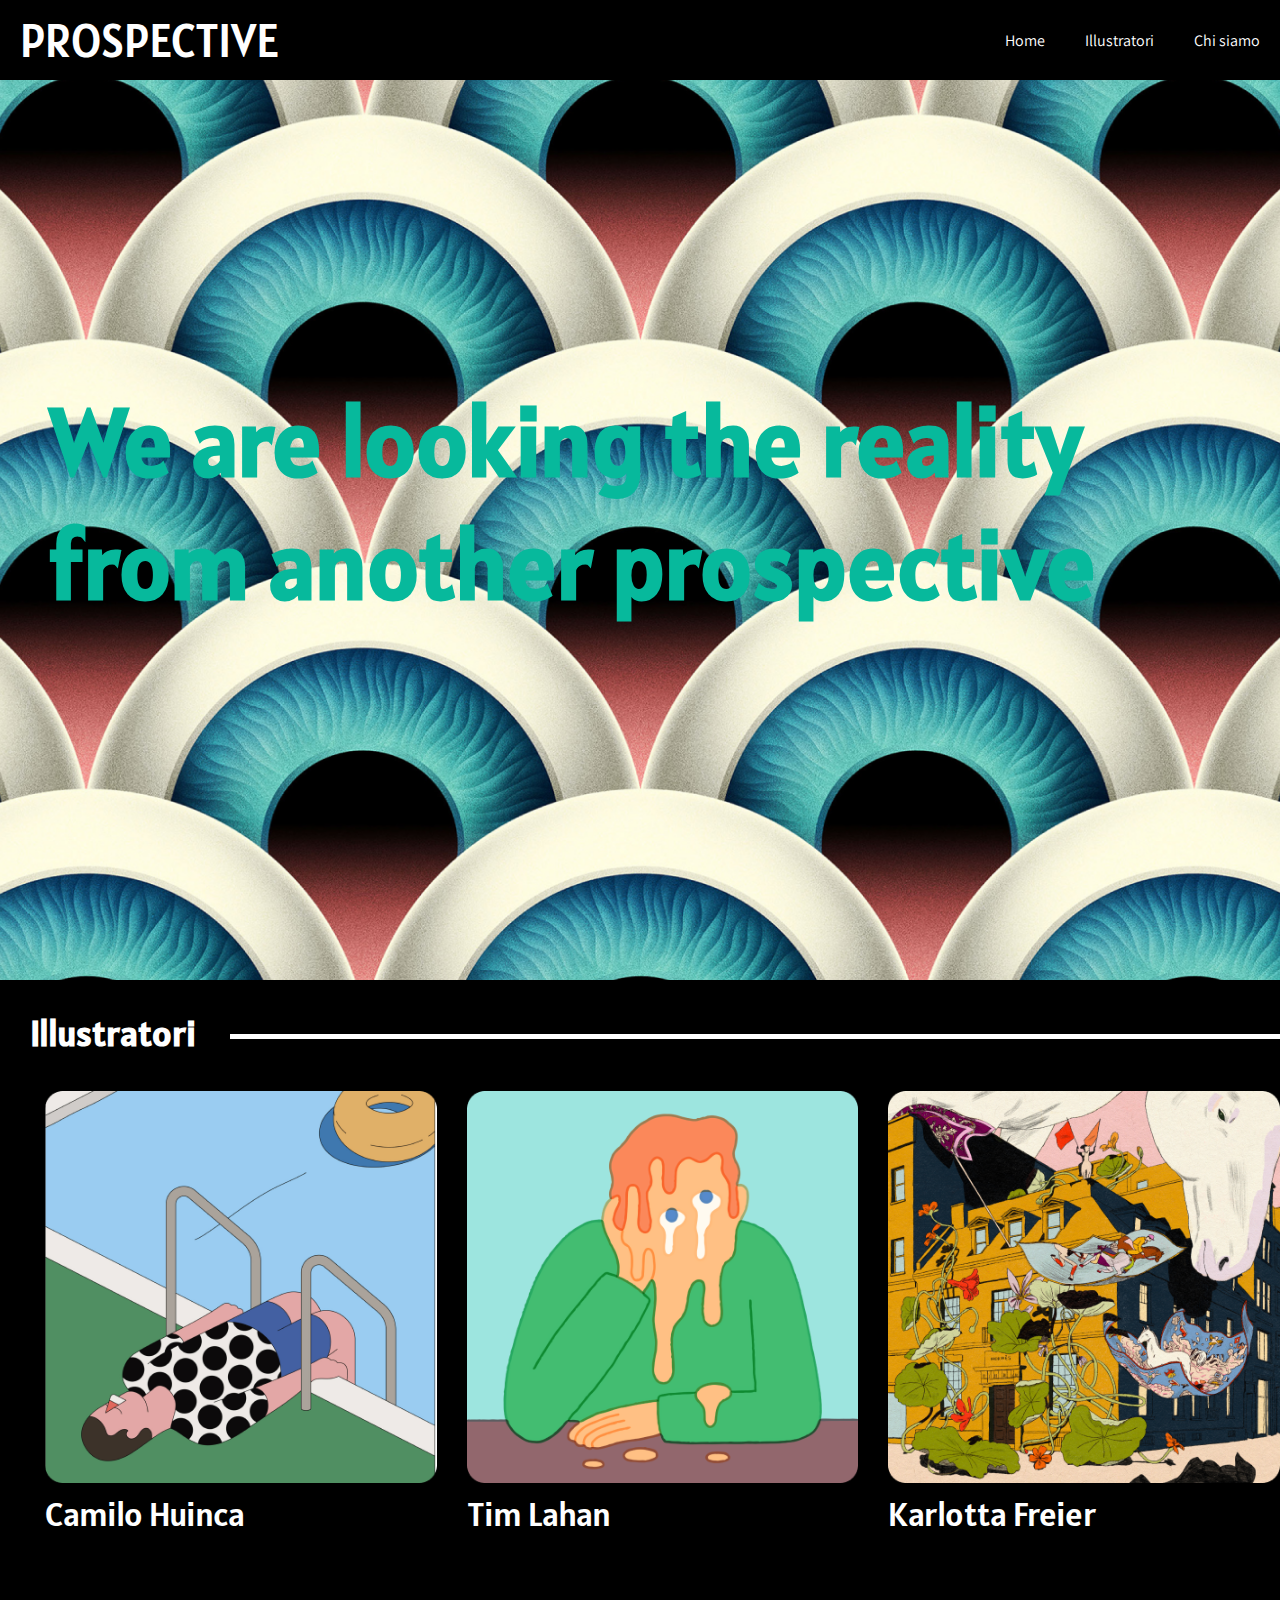
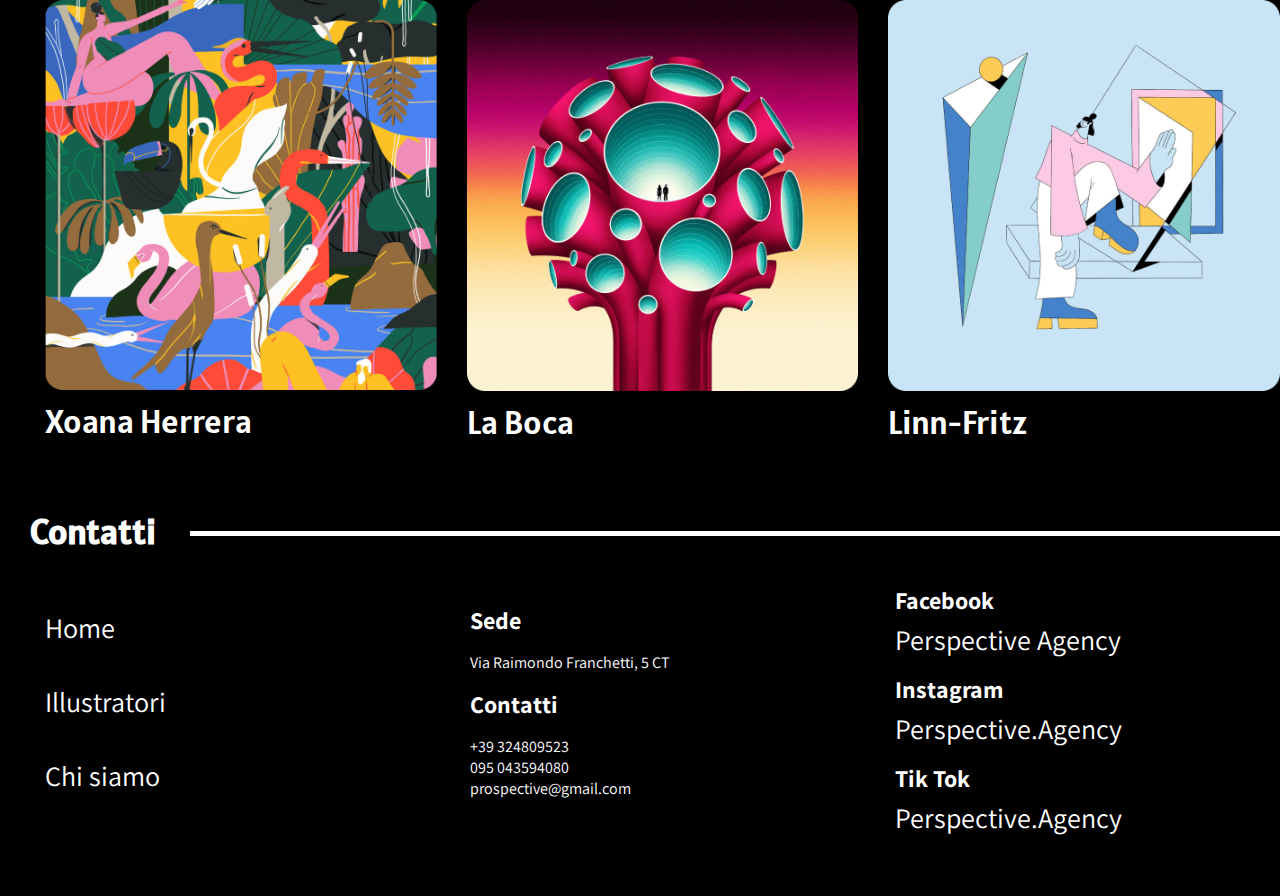
==== Index.html @ e35bf437 "Web Completo" ====
<!DOCTYPE html>
<html lang="en">
<head>
    <meta charset="UTF-8">
    <meta http-equiv="X-UA-Compatible" content="IE=edge">
    <meta name="viewport" content="width=device-width, initial-scale=1.0">
    <title>PROSPECTIVE</title>
    <link rel="stylesheet" href="Lezione Pratica.css">
    <link rel="preconnect" href="https://fonts.googleapis.com">
<link rel="preconnect" href="https://fonts.gstatic.com" crossorigin>
<link href="https://fonts.googleapis.com/css2?family=Alatsi&family=Assistant:wght@400;700&display=swap" rel="stylesheet">
</head>
<body>
    <header>
        <p>PROSPECTIVE</p>
        <nav>
            <ul>
                <li><a href="Index.html">Home</a></li>
                <li><a href="#divisione">Illustratori</a>
                    <ul>
                        <li><a href="CamiloHuinca.html">Camilo Huinca</a></li>
                        <li><a href="TimLahan.html">Tim Lahan</a></li>
                        <li><a href="KarlottaFreier.html">Karlotta Freier</a></li>
                        <li><a href="XoanaHerrera.html">Xoana Herrera</a></li>
                        <li><a href="LaBoca.html">La Boca</a></li>
                        <li><a href="Linn-Fritz.html">Linn-Fritz</a></li>
                    </ul>
                </li>
                <li><a href="ChiSiamo.html">Chi siamo</a></li>
            </ul>
        </nav>
    </header> 
    <section class="hero">
        <h1>We are looking the reality<br /> from another prospective</h1>
    </section>
    <section id="divisione">
        <div class="Illustratori Linea">
            <h2>Illustratori</h2>
            <div class="linea"></div>
        </div>
    </section>
    <section id="illustratori">
        <div class="camilo">
            <a href="CamiloHuinca.html"><img src="Camilo.png"></a>
            <p>Camilo Huinca</p>
        </div>
        <div class="tim">
            <a href="TimLahan.html"><img src="Tim.png"></a>
            <p>Tim Lahan</p>
        </div>
        <div class="karlotta">
            <a href="KarlottaFreier.html"><img src="Karlotta.png"></a>
            <p>Karlotta Freier</p>
        </div>
        <div class="xoana">
            <a href="XoanaHerrera.html"><img src="Xoana.png"></a>
            <p>Xoana Herrera</p>
        </div>
        <div class="laboca">
            <a href="LaBoca.html"><img src="La Boca.png"></a>
            <p>La Boca</p>
        </div>
        <div class="linn">
            <a href="Linn-Fritz.html"><img src="Linn-Fritz.png"></a>
            <p>Linn-Fritz</p>
        </div>
    </section>
</body>
<footer>
    <section class="divisione2">
        <div class="Contatti Linea">
            <h2>Contatti</h2>
            <div class="linea2"></div>
        </div>
    </section>
    <section class="contatti">
       <div class="link">
        <ul>
            <li><a href="Index.html">Home</a></li>
            <li><br /></li>
            <li><a href="#divisione">Illustratori</a></li>
            <li><br /></li>
            <li><a href="ChiSiamo.html">Chi siamo</a></li>
        </ul>
       </div> 
       <div class="sede">
        <h4>Sede</h4>
        <p>Via Raimondo Franchetti, 5 CT</p>
        <h4>Contatti</h4>
        <p>+39 324809523<br />095 043594080<br /> prospective@gmail.com</p>
       </div> 
        <div class="social">
            <ul>
                <li><a href="https://it-it.facebook.com/"><h4>Facebook</h4><br /><p>Perspective  Agency</p></a></li>
                <li><a href="https://www.instagram.com/"><h4>Instagram</h4><br /><p>Perspective.Agency</p></a></li>
                <li><a href="https://www.tiktok.com/"><h4>Tik Tok</h4><br /><p>Perspective.Agency</p></a></li>
            </ul>  
        </div>
    </section>
</footer>
</html>
---- Lezione Pratica.css ----
body{
    background-color: black;
    margin: auto;
    color: white;
    font-family: 'Alatsi', sans-serif;
    min-width: 350px;
}
img{
    max-width: 100%;
}
header {
    background-color: black;
    max-height: 40px;
}
header p{
    color: white;
    font-family: 'Alatsi', sans-serif;
    font-size: 46px;
}
header a {
    text-decoration: none;
    color: white;
    font-family: 'Assistant', sans-serif;
}
header a:hover {
    color: rgb(4, 255, 213);
    text-decoration:underline;
}
header {
    display: flex;
    justify-content: space-between;
    align-items: center;
    padding: 20px;
    margin: auto;
}
header nav ul {
    margin:0;
    padding: 0;
    list-style-type: none;
    display: flex;
    gap: 40px;
}

header nav ul ul{
    display: none;
    position: absolute;
    top: 100%;
    left: -25%;
    right: 100%;
    width: 100%;
}
header nav ul li{
    position: relative;
}
header nav ul li:hover ul{
    display: block;
    background: #000000;
    box-sizing: border-box;
    border-right: solid 2px #000;
    border-left: solid 2px #000;
}
header ul li li {
    position: relative;
    border: none;
    float: none;
    position: relative;
    left: -50px;
}

header nav ul ul li a{
    display: block;
    padding: 15px 25px;
    box-sizing: border-box;
    border-right: solid 60px #000;
    border-left: solid 50px #000;
}
section.hero{
    background-image: url(Hero.png);
    max-height: 100%;
    height: 900px;;
    background-position: center;
    background-size: 110%;
    opacity: 100%;
}
section.hero h1{
    font-family: 'Alatsi', sans-serif;
    font-size: 96px;
    margin:0px;
    color: rgb(7, 185, 156);
    padding-left: 50px;
    padding-top: 300px;
    opacity: 100%;
}
section#divisione{
    margin: 30px;
}
section#divisione h2{
    font-family: 'Alatsi', sans-serif;
    font-size: 36px; 
    display: inline;
}
section.divisione{
    margin: 30px;
}
section.divisione h2{
    font-family: 'Alatsi', sans-serif;
    font-size: 36px; 
    display: inline;
}
div.linea{
    background-color: white;
    width: auto;
    height: 5px; 
    width: 1230px;
    position: relative;
    left:200px;
    bottom: 22px;
}
section#illustratori{
    display: grid;
    grid-template-columns: repeat(auto-fit, minmax(350px, 1fr));
    gap: 30px;
    margin: auto;
    padding-left: 45px;
}
section#illustratori p{
    font-size: 34px;
    margin-top: 5px;
    padding-top: 0;
}
section#illustratori div:hover{
    opacity: 90%;
    color: rgb(4, 255, 213);
}
section.divisione2{
    margin: 30px;
}
section.divisione2 h2{
    font-family: 'Alatsi', sans-serif;
    font-size: 36px;
}
div.linea2{
    background-color: white;
    width: auto;
    height: 5px; 
    width: 1270px;
    position: relative;
    left:160px;
    bottom: 53px;
}
section.contatti{
    display: grid;
    grid-template-columns: repeat(auto-fit, minmax(350px, 1fr));
    gap: 60px;
    min-width: auto;
    margin-left: 35px;
    font-family: 'Assistant', sans-serif;
}
div.sede h4{
    font-size: 24px;
    margin-top: -15px;
    margin-bottom: 0;
}
section.contatti a {
    text-decoration: none;
    color: white;
    font-family: 'Assistant', sans-serif;
}
section.contatti a:hover {
    color: rgb(4, 255, 213);
    text-decoration: underline;
}
section.contatti ul {
    margin:-10px;
    padding-left: 0%;
    padding-bottom: 10px;
    padding-top: 0;
    list-style-type: none;
    font-size: 28px;
}
div.link{
    margin-left: 20px;
}
div.sede p{
    margin-bottom:30px;
}
div.social h4{
    font-size: 24px;
    margin-top: -35px;
    margin-bottom: -60px;
}
div.social p{
    margin-bottom: 50px;;
}
/*Inizio Pagina Chi Siamo e Fine Index*/
section.hero2{
    font-family: 'Alatsi', sans-serif;
    font-size: 72px;
    margin: auto;
    display: flex ;
    justify-content: center;
    text-align: center;
    color: rgb(255, 255, 255);
}
section.founder{
    display: grid;
    grid-template-columns: repeat(auto-fit, minmax(350px, 1fr));
    gap: 20px;
    margin: 40px;;
}
section.founder p{
    font-family: 'Assistant', sans-serif;
    font-size: 36px;
    display: flex;
    align-items: center;
}
section.evolution{
    font-family: 'Assistant', sans-serif;
    font-weight: bold;
    font-size: 64px;
    margin: auto;
    display: flex ;
    justify-content: center;
    padding-left: 50px;
    margin-bottom: 40px;
    color: rgb(255, 255, 255);
}
/*Inizio Pagina Camilo Huinca e Fine Chi Siamo*/
div.lineac{
    background-color: white;
    width: auto;
    height: 5px; 
    width: 1180px;
    position: relative;
    left:240px;
    bottom: 23px;
}
div.cardc1{
    display: grid;
    grid-template-columns: repeat(auto-fit, minmax(350px, 1fr));
    gap: 20px;
    margin: 40px;
}
div.cardc1 p{
    font-family: 'Assistant', sans-serif;
    font-size: 42px;
    display: flex;
    align-items: center;
}
div.cardc2{
    display: grid;
    grid-template-columns: repeat(auto-fit, minmax(350px, 1fr));
    gap: 20px;
    margin: 40px;
}
div.cardc2 p{
    font-family: 'Assistant', sans-serif;
    font-size: 36px;
    display: flex;
    align-items: center;
}
div.cardc3{
    display: grid;
    grid-template-columns: repeat(auto-fit, minmax(350px, 1fr));
    gap: 20px;
    margin: 40px;
}
div.cardc3 p{
    font-family: 'Assistant', sans-serif;
    font-size: 36px;
    display: flex;
    align-items: center;
}
div.cardc4{
    display: grid;
    grid-template-columns: repeat(auto-fit, minmax(350px, 1fr));
    gap: 20px;
    margin: 40px;
}
div.cardc4 p{
    font-family: 'Assistant', sans-serif;
    font-size: 36px;
    display: flex;
    align-items: center;
}
/*Inizio Pagina Tim Lahan e Fine Camilo Huinca*/
div.lineat{
    background-color: white;
    width: auto;
    height: 5px; 
    width: 1230px;
    position: relative;
    left:180px;
    bottom: 23px;
}
div.cardt1{
    display: grid;
    grid-template-columns: repeat(auto-fit, minmax(350px, 1fr));
    gap: 20px;
    margin: 40px;
}
div.cardt1 p{
    font-family: 'Assistant', sans-serif;
    font-size: 36px;
    display: flex;
    align-items: center;
}
div.cardt2{
    display: grid;
    grid-template-columns: repeat(auto-fit, minmax(350px, 1fr));
    gap: 20px;
    margin: 40px;
}
div.cardt2 p{
    font-family: 'Assistant', sans-serif;
    font-size: 42px;
    display: flex;
    align-items: center;
}
div.cardt3{
    display: grid;
    
    grid-template-columns: repeat(auto-fit, minmax(350px, 1fr));
    gap: 20px;
    margin: 40px; 
}
div.cardt3 p{
    font-family: 'Assistant', sans-serif;
    font-size: 36px;
    display: flex;
    align-items: center;
}
div.lineat2{
    background-color: white;
    width: auto;
    height: 5px; 
    width: 1230px;
    position: relative;
    left:160px;
    bottom: 23px;
}
/*Inizio Pagina Karlotta Freier e Fine Tim Lahan*/
div.lineak{
    background-color: white;
    width: auto;
    height: 5px; 
    width: 1180px;
    position: relative;
    left:240px;
    bottom: 23px;
}
div.cardk1{
    display: grid;
    grid-template-columns: repeat(auto-fit, minmax(350px, 1fr));
    gap: 20px;
    margin: 40px;
}
div.cardk1 p{
    font-family: 'Assistant', sans-serif;
    font-size: 36px;
    display: flex;
    align-items: center;
}
div.cardk2{
    display: grid;
    grid-template-columns: repeat(auto-fit, minmax(350px, 1fr));
    gap: 20px;
    margin: 40px;
}
div.cardk2 p{
    font-family: 'Assistant', sans-serif;
    font-size: 36px;
    display: flex;
    align-items: center;
}
div.cardk3{
    display: grid;
    grid-template-columns: repeat(auto-fit, minmax(350px, 1fr));
    gap: 20px;
    margin: 40px;
}
div.cardk3 p{
    font-family: 'Assistant', sans-serif;
    font-size: 42px;
    display: flex;
    align-items: center;
}
div.cardk4{
    display: grid;
    grid-template-columns: repeat(auto-fit, minmax(350px, 1fr));
    gap: 20px;
    margin: 40px;
}
div.cardk4 p{
    font-family: 'Assistant', sans-serif;
    font-size: 36px;
    display: flex;
    align-items: center;
}
div.lineak2{
    background-color: white;
    width: auto;
    height: 5px; 
    width: 1230px;
    position: relative;
    left:160px;
    bottom: 23px;
}
/*Inizio Pagina Xoana Herrera e Fine Karlotta Freier*/
div.lineax{
    background-color: white;
    width: auto;
    height: 5px; 
    width: 1180px;
    position: relative;
    left:240px;
    bottom: 23px;
}
div.cardx1{
    display: grid;
    grid-template-columns: repeat(auto-fit, minmax(350px, 1fr));
    gap: 20px;
    margin: 40px;
}
div.cardx1 p{
    font-family: 'Assistant', sans-serif;
    font-size: 42px;
    display: flex;
    align-items: center;
}
div.cardx2{
    display: grid;
    grid-template-columns: repeat(auto-fit, minmax(350px, 1fr));
    gap: 20px;
    margin: 40px;
}
div.cardx2 p{
    font-family: 'Assistant', sans-serif;
    font-size: 36px;
    display: flex;
    align-items: center;
}
div.cardx3{
    display: grid;
    grid-template-columns: repeat(auto-fit, minmax(350px, 1fr));
    gap: 20px;
    margin: 40px;
}
div.cardx3 p{
    font-family: 'Assistant', sans-serif;
    font-size: 36px;
    display: flex;
    align-items: center;
}
div.cardx4{
    display: grid;
    grid-template-columns: repeat(auto-fit, minmax(350px, 1fr));
    gap: 20px;
    margin: 40px;
}
div.cardx4 p{
    font-family: 'Assistant', sans-serif;
    font-size: 36px;
    display: flex;
    align-items: center;
}
div.lineax2{
    background-color: white;
    width: auto;
    height: 5px; 
    width: 1230px;
    position: relative;
    left:160px;
    bottom: 23px;
}
/*Inizio Pagina La Boca e Fine Xoana Herrera*/
div.lineal{
    background-color: white;
    width: auto;
    height: 5px; 
    width: 1260px;
    position: relative;
    left:150px;
    bottom: 23px;
}
div.cardl1{
    display: grid;
    grid-template-columns: repeat(auto-fit, minmax(350px, 1fr));
    gap: 20px;
    margin: 40px;
}
div.cardl1 p{
    font-family: 'Assistant', sans-serif;
    font-size: 36px;
    display: flex;
    align-items: center;
}
div.cardl2{
    display: grid;
    grid-template-columns: repeat(auto-fit, minmax(350px, 1fr));
    gap: 20px;
    margin: 40px;
}
div.cardl2 p{
    font-family: 'Assistant', sans-serif;
    font-size: 36px;
    display: flex;
    align-items: center;
}
div.cardl3{
    display: grid;
    grid-template-columns: repeat(auto-fit, minmax(350px, 1fr));
    gap: 20px;
    margin: 40px;
}
div.cardl3 p{
    font-family: 'Assistant', sans-serif;
    font-size: 36px;
    display: flex;
    align-items: center;
}
div.cardl4{
    display: grid;
    grid-template-columns: repeat(auto-fit, minmax(350px, 1fr));
    gap: 20px;
    margin: 40px;
}
div.cardl4 p{
    font-family: 'Assistant', sans-serif;
    font-size: 36px;
    display: flex;
    align-items: center;
}
div.cardl5{
    display: grid;
    grid-template-columns: repeat(auto-fit, minmax(350px, 1fr));
    gap: 20px;
    margin: 40px;
}
div.cardl5 p{
    font-family: 'Assistant', sans-serif;
    font-size: 42px;
    display: flex;
    align-items: center;
}
div.lineal2{
    background-color: white;
    width: auto;
    height: 5px; 
    width: 1230px;
    position: relative;
    left:160px;
    bottom: 23px;
}
/*Inizio Pagina Linn-Fritz e Fine La Boca*/
div.linealf{
    background-color: white;
    width: auto;
    height: 5px; 
    width: 1230px;
    position: relative;
    left:180px;
    bottom: 23px;
}
div.cardlf1{
    display: grid;
    grid-template-columns: repeat(auto-fit, minmax(350px, 1fr));
    gap: 20px;
    margin: 40px;
}
div.cardlf1 p{
    font-family: 'Assistant', sans-serif;
    font-size: 36px;
    display: flex;
    align-items: center;
}
div.cardlf2{
    display: grid;
    grid-template-columns: repeat(auto-fit, minmax(350px, 1fr));
    gap: 20px;
    margin: 40px;
}
div.cardlf2 p{
    font-family: 'Assistant', sans-serif;
    font-size: 36px;
    display: flex;
    align-items: center;
}
div.cardlf3{
    display: grid;
    grid-template-columns: repeat(auto-fit, minmax(350px, 1fr));
    gap: 20px;
    margin-left: 40px;
}
div.cardlf3 p{
    font-family: 'Assistant', sans-serif;
    font-size: 36px;
    display: flex;
    align-items: center;
}
div.cardlf4{
    display: grid;
    grid-template-columns: repeat(auto-fit, minmax(350px, 1fr));
    gap: 20px;
    margin: 40px;
}
div.cardlf4 p{
    font-family: 'Assistant', sans-serif;
    font-size: 42px;
    display: flex;
    align-items: center;
}
div.linealf2{
    background-color: white;
    width: auto;
    height: 5px; 
    width: 1230px;
    position: relative;
    left:160px;
    bottom: 23px;
}
/*Inizio Media quary Index*/
@media (max-width: 600px){
    header p { 
        font-size: 24px;
    }
    header a { 
        font-size: 14px;
    }
    section.hero h1{
        font-size: 38px;
        padding-left: 50px;
        padding-top: 80px;
        margin:0px;
        height: 100px;
    }
    div.linea{
        width: 200px;
    }
    div.linea2{
        width: 200px;
    }
    section#illustratori{
        padding-left: 25px;
    }
    div.lineac{
        width: 200px;
    }

    div.lineat{
        width: 200px;
    }
    div.lineat2{
        width: 200px;
    }
    div.lineak{
        width: 200px;
    }
    div.lineak2{
        width: 200px;
    }
    div.lineax{
        width: 200px;
    }
    div.lineax2{
        width: 200px;
    }
    div.lineal{
        width: 200px;
    }
    div.lineal2{
        width: 200px;
    }
    div.linealf{
        width: 200px;
    }
    div.linealf2{
        width: 200px;
    }
    section.hero2{
        font-size: 36px;
    }
}
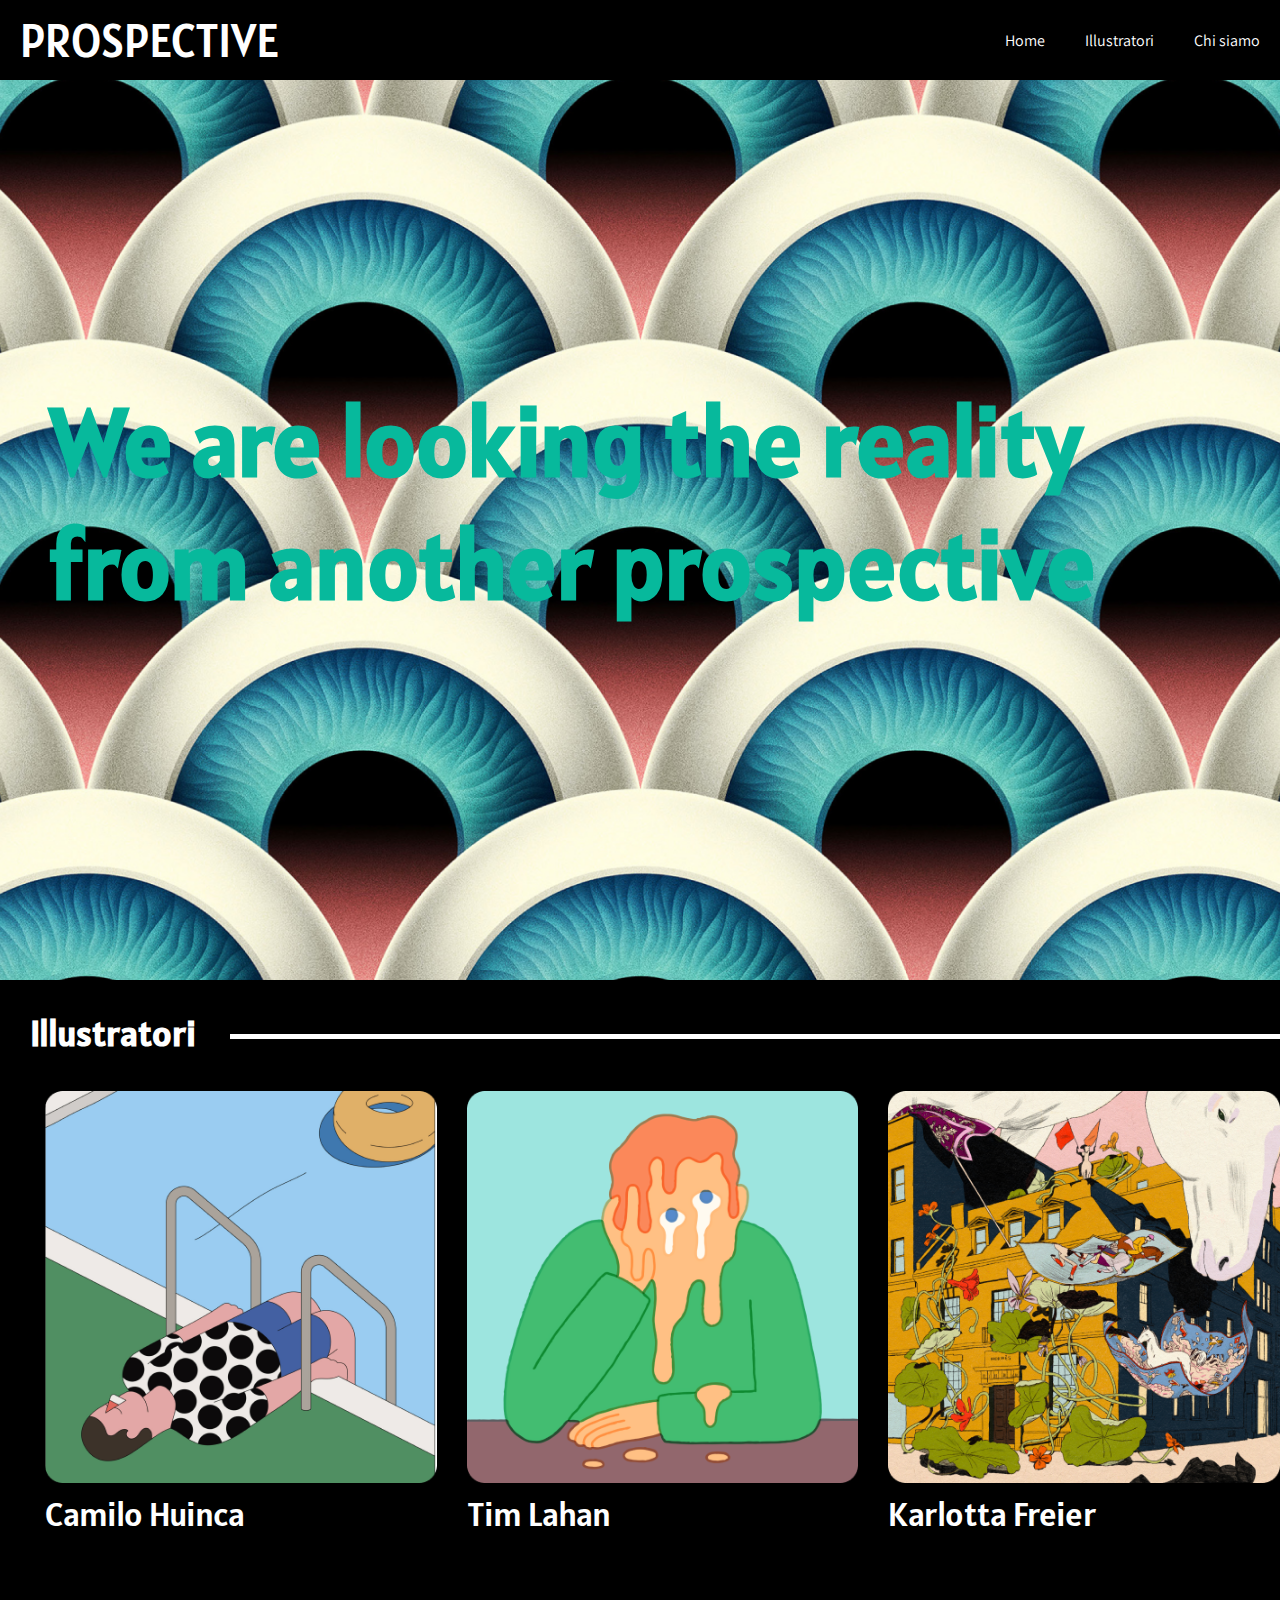
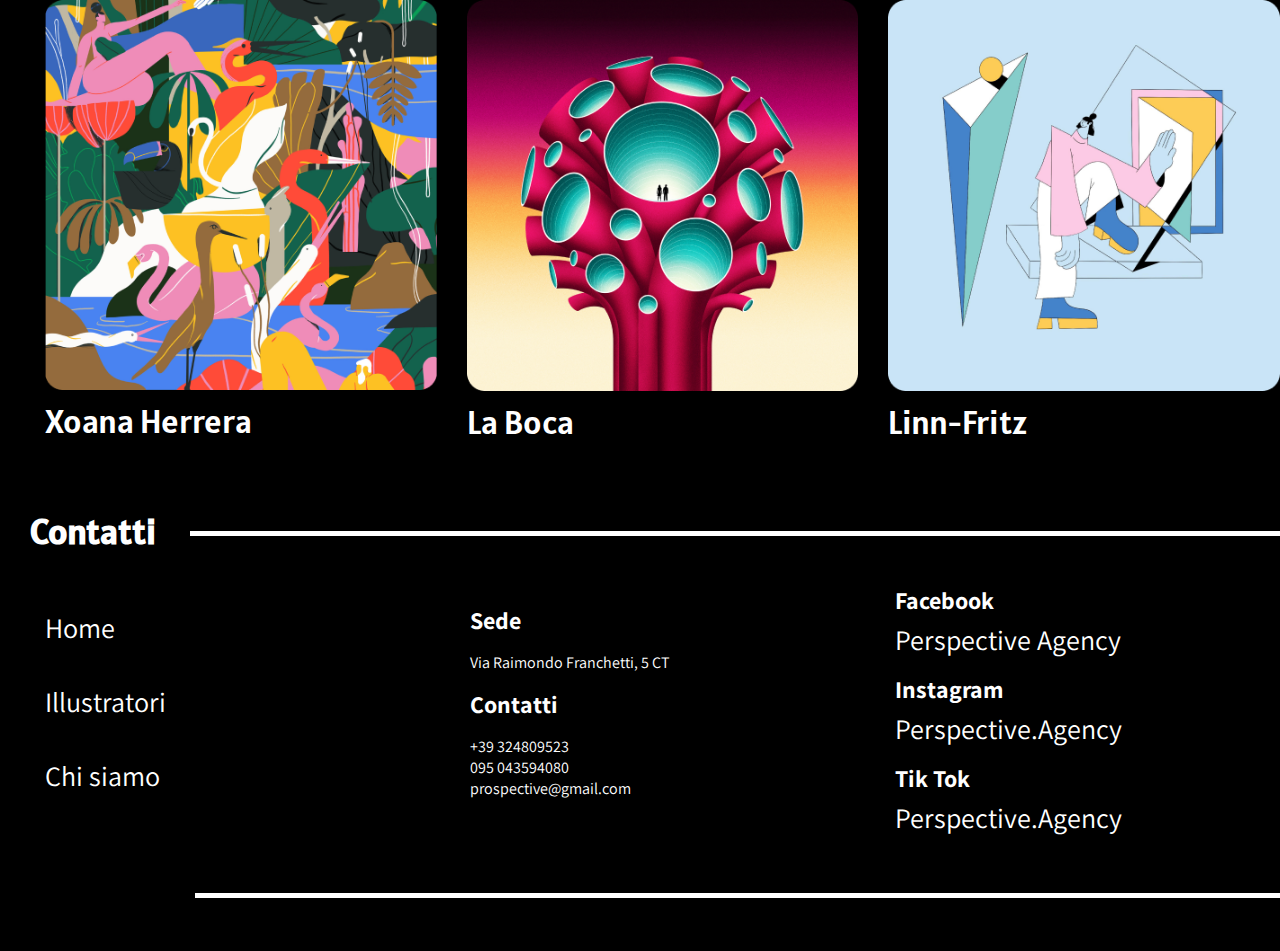
==== commit df7955e0: "index" ====
--- a/Index.html
+++ b/Index.html
@@ -76,7 +76,7 @@
     <section class="contatti">
        <div class="link">
         <ul>
-            <li><a href="Index.html">Home</a></li>
+            <li><a href="index.html">Home</a></li>
             <li><br /></li>
             <li><a href="#divisione">Illustratori</a></li>
             <li><br /></li>
@@ -96,6 +96,7 @@
                 <li><a href="https://www.tiktok.com/"><h4>Tik Tok</h4><br /><p>Perspective.Agency</p></a></li>
             </ul>  
         </div>
+        <div class="linea2"></div>
     </section>
 </footer>
 </html>--- a/Lezione Pratica.css
+++ b/Lezione Pratica.css
@@ -77,7 +77,7 @@
 section.hero{
     background-image: url(Hero.png);
     max-height: 100%;
-    height: 900px;;
+    height: 900px;
     background-position: center;
     background-size: 110%;
     opacity: 100%;
@@ -632,7 +632,9 @@
         padding-left: 50px;
         padding-top: 80px;
         margin:0px;
-        height: 100px;
+    }
+    section.hero{
+        height: 348px;;
     }
     div.linea{
         width: 200px;
